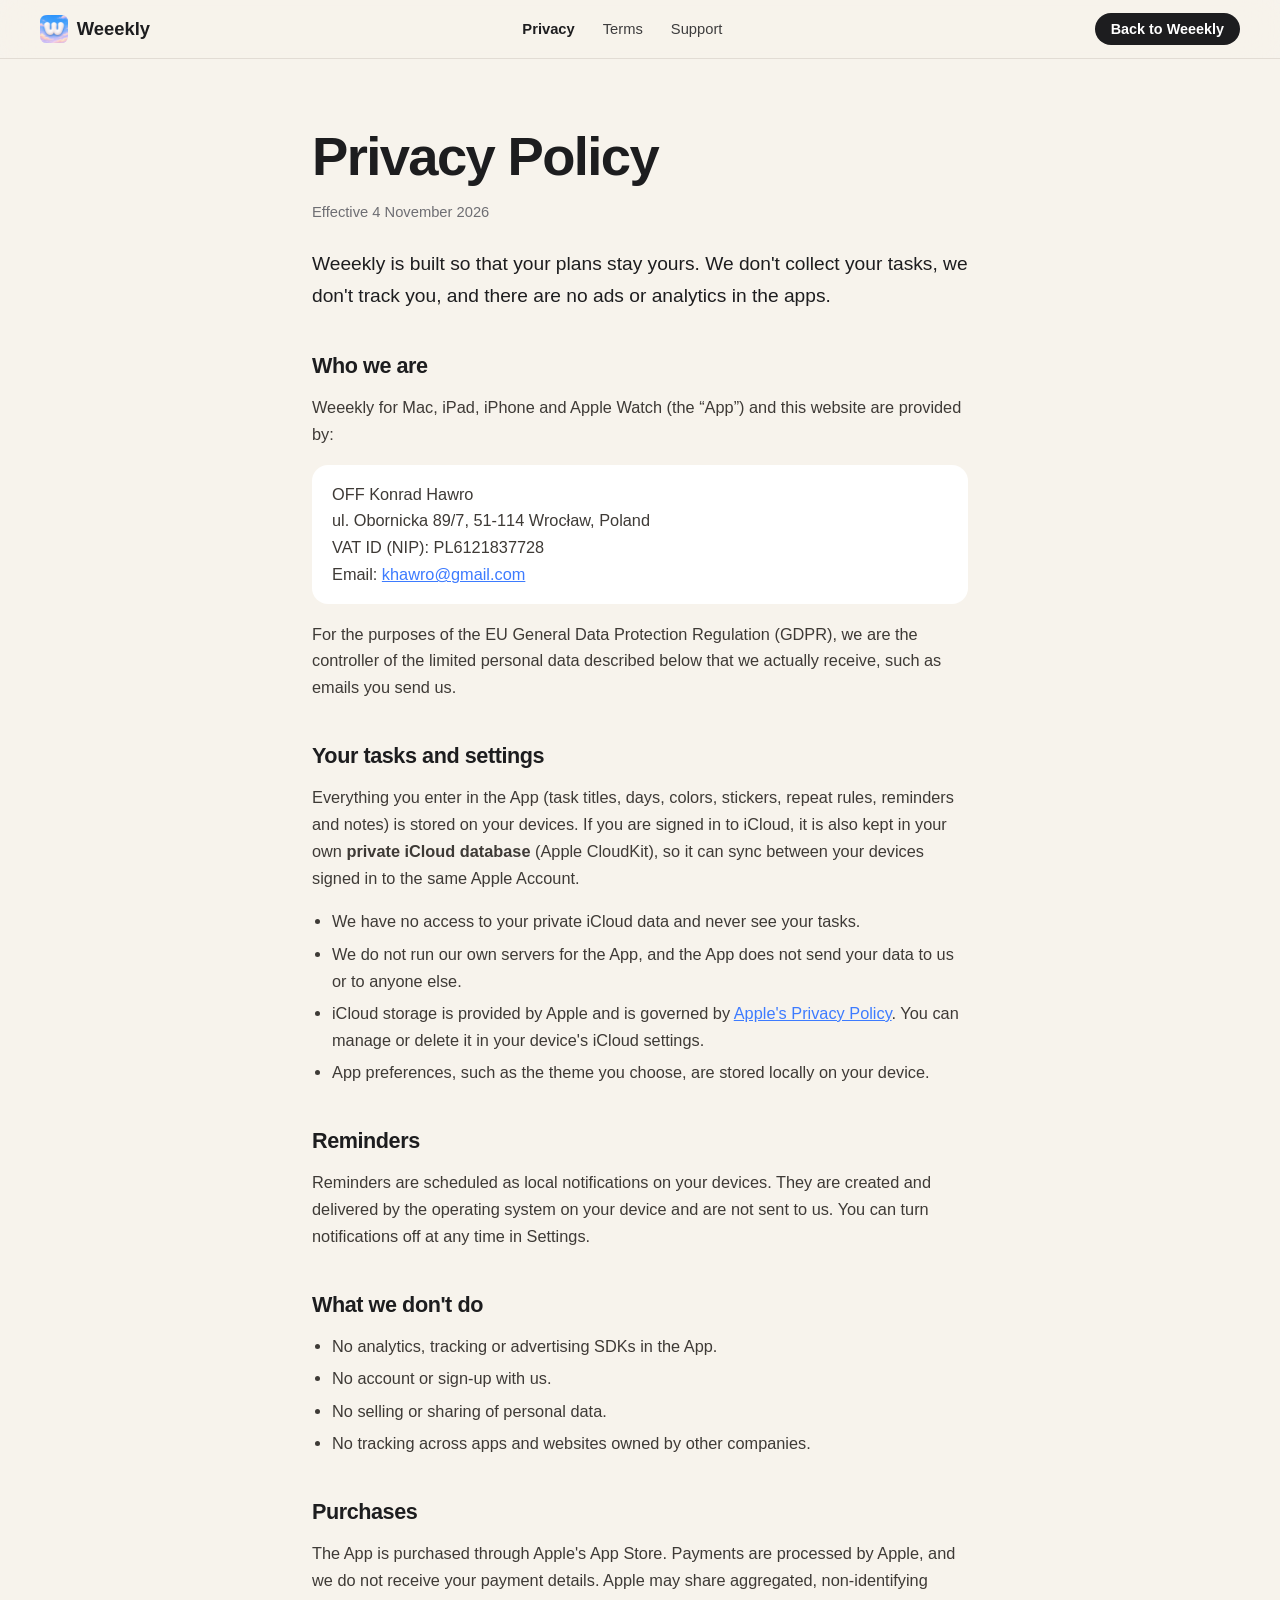
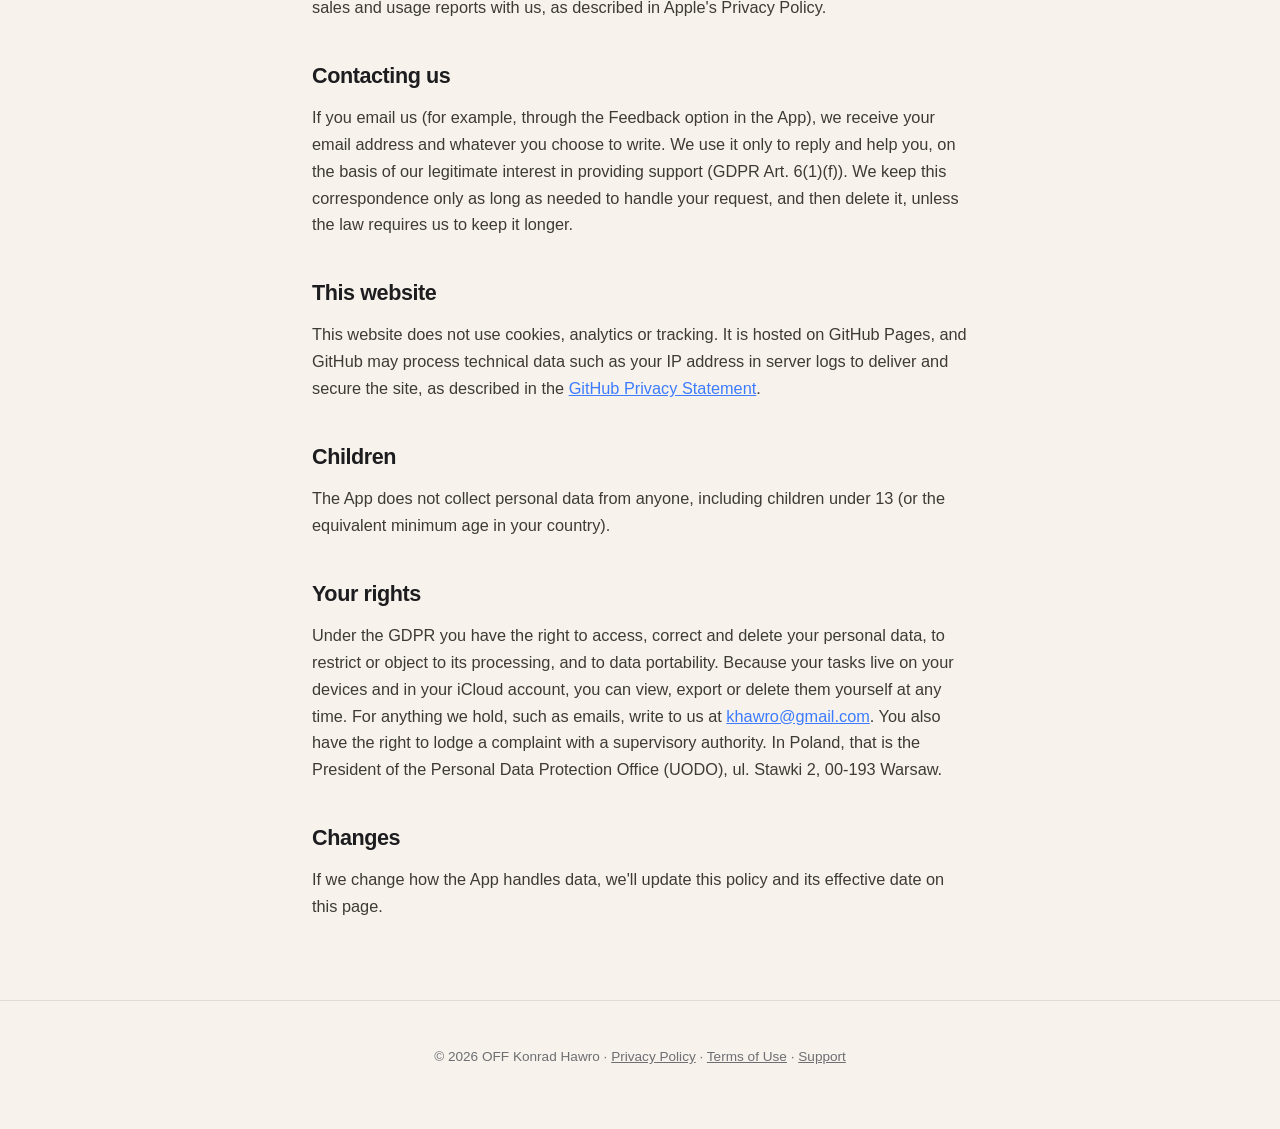
==== privacy.html @ 6056e8b1 "Privacy Policy, Terms of Use and Support pages, linked in the footer Co-Authored-By: Claude Opus 5.5" ====
<!doctype html>
<html lang="en">
<head>
    <meta charset="utf-8">
    <meta name="viewport" content="width=device-width, initial-scale=1">
    <title>Privacy Policy · Weeekly</title>
    <meta name="description" content="How Weeekly handles your data: your tasks stay on your devices and in your private iCloud.">
    <meta name="theme-color" content="#F7F3EC">
    <link rel="icon" type="image/png" href="assets/favicon.png">
    <link rel="apple-touch-icon" href="assets/apple-touch-icon.png">
    <link rel="stylesheet" href="styles.css">
</head>
<body class="legal-page">

<header class="nav is-scrolled">
    <a class="nav-brand" href="index.html" aria-label="Weeekly home">
        <img src="assets/icon.png" alt="" width="28" height="28">
        <span>Weeekly</span>
    </a>
    <nav class="nav-links" aria-label="Legal">
        <a href="privacy.html" aria-current="page">Privacy</a>
        <a href="terms.html">Terms</a>
        <a href="support.html">Support</a>
    </nav>
    <a class="btn btn-small" href="index.html">Back to Weeekly</a>
</header>

<main class="legal">
    <h1>Privacy Policy</h1>
    <p class="legal-meta">Effective 4 November 2026</p>

    <p class="legal-lead">Weeekly is built so that your plans stay yours. We don't collect your tasks, we don't track you,
        and there are no ads or analytics in the apps.</p>

    <h2>Who we are</h2>
    <p>Weeekly for Mac, iPad, iPhone and Apple Watch (the “App”) and this website are provided by:</p>
    <p class="legal-address">
                OFF Konrad Hawro<br>
                ul. Obornicka 89/7, 51-114 Wrocław, Poland<br>
                VAT ID (NIP): PL6121837728<br>
                Email: <a href="mailto:khawro@gmail.com">khawro@gmail.com</a>
    </p>
    <p>For the purposes of the EU General Data Protection Regulation (GDPR), we are the controller of the limited
        personal data described below that we actually receive, such as emails you send us.</p>

    <h2>Your tasks and settings</h2>
    <p>Everything you enter in the App (task titles, days, colors, stickers, repeat rules, reminders and notes) is stored
        on your devices. If you are signed in to iCloud, it is also kept in your own <strong>private iCloud database</strong>
        (Apple CloudKit), so it can sync between your devices signed in to the same Apple Account.</p>
    <ul>
        <li>We have no access to your private iCloud data and never see your tasks.</li>
        <li>We do not run our own servers for the App, and the App does not send your data to us or to anyone else.</li>
        <li>iCloud storage is provided by Apple and is governed by
            <a href="https://www.apple.com/legal/privacy/" rel="noopener">Apple's Privacy Policy</a>.
            You can manage or delete it in your device's iCloud settings.</li>
        <li>App preferences, such as the theme you choose, are stored locally on your device.</li>
    </ul>

    <h2>Reminders</h2>
    <p>Reminders are scheduled as local notifications on your devices. They are created and delivered by the operating
        system on your device and are not sent to us. You can turn notifications off at any time in Settings.</p>

    <h2>What we don't do</h2>
    <ul>
        <li>No analytics, tracking or advertising SDKs in the App.</li>
        <li>No account or sign-up with us.</li>
        <li>No selling or sharing of personal data.</li>
        <li>No tracking across apps and websites owned by other companies.</li>
    </ul>

    <h2>Purchases</h2>
    <p>The App is purchased through Apple's App Store. Payments are processed by Apple, and we do not receive your payment
        details. Apple may share aggregated, non-identifying sales and usage reports with us, as described in Apple's
        Privacy Policy.</p>

    <h2>Contacting us</h2>
    <p>If you email us (for example, through the Feedback option in the App), we receive your email address and whatever
        you choose to write. We use it only to reply and help you, on the basis of our legitimate interest in providing
        support (GDPR Art. 6(1)(f)). We keep this correspondence only as long as needed to handle your request, and then
        delete it, unless the law requires us to keep it longer.</p>

    <h2>This website</h2>
    <p>This website does not use cookies, analytics or tracking. It is hosted on GitHub Pages, and GitHub may process
        technical data such as your IP address in server logs to deliver and secure the site, as described in the
        <a href="https://docs.github.com/en/site-policy/privacy-policies/github-general-privacy-statement" rel="noopener">GitHub Privacy Statement</a>.</p>

    <h2>Children</h2>
    <p>The App does not collect personal data from anyone, including children under 13 (or the equivalent minimum age in
        your country).</p>

    <h2>Your rights</h2>
    <p>Under the GDPR you have the right to access, correct and delete your personal data, to restrict or object to its
        processing, and to data portability. Because your tasks live on your devices and in your iCloud account, you can
        view, export or delete them yourself at any time. For anything we hold, such as emails, write to us at
        <a href="mailto:khawro@gmail.com">khawro@gmail.com</a>. You also have the right to lodge a complaint with a
        supervisory authority. In Poland, that is the President of the Personal Data Protection Office (UODO), ul. Stawki 2,
        00-193 Warsaw.</p>

    <h2>Changes</h2>
    <p>If we change how the App handles data, we'll update this policy and its effective date on this page.</p>

</main>

<footer class="legal-footer">
    <p>© 2026 OFF Konrad Hawro · <a href="privacy.html">Privacy Policy</a> · <a href="terms.html">Terms of Use</a> · <a href="support.html">Support</a></p>
</footer>

</body>
</html>
---- styles.css ----
/* Weeekly landing page
   Colors come from the app's Theme.swift (dark #0A0A0A, warm paper #F7F3EC, accent #3D7BFF). */

:root {
    --accent: #3D7BFF;
    --accent-dark: #2C63E0;
    --ink: #1D1D1F;
    --ink-2: #6E6E73;
    --paper: #F7F3EC;
    --paper-2: #EBE5DA;
    --card: #FFFFFF;
    --night: #0A0A0A;
    --radius: 28px;
    --shadow: 0 30px 80px -20px rgba(20, 30, 60, .35);
    --font: -apple-system, BlinkMacSystemFont, "SF Pro Display", "Inter", "Helvetica Neue", Arial, sans-serif;
    --font-round: ui-rounded, "SF Pro Rounded", -apple-system, BlinkMacSystemFont, "Nunito", sans-serif;
}

* { box-sizing: border-box; }
html { scroll-behavior: smooth; -webkit-text-size-adjust: 100%; }
body {
    margin: 0;
    font-family: var(--font);
    color: var(--ink);
    background: var(--paper);
    line-height: 1.5;
    -webkit-font-smoothing: antialiased;
}
img { display: block; max-width: 100%; height: auto; }
a { color: inherit; }
h1, h2, h3 { margin: 0; letter-spacing: -0.02em; }
h2 { font-family: var(--font-round); font-size: clamp(2.2rem, 5vw, 4rem); line-height: 1.05; font-weight: 700; }
h3 { font-size: 1.3rem; font-weight: 650; margin-bottom: .4rem; }
.muted { color: var(--ink-2); }
.eyebrow {
    margin: 0 0 .75rem;
    font-size: clamp(1.05rem, 1.5vw, 1.25rem);
    font-weight: 600;
    color: var(--ink-2);
}
.lead { font-size: clamp(1.1rem, 1.6vw, 1.3rem); color: var(--ink-2); max-width: 40rem; margin: 1.25rem auto 0; }

/* Buttons */
.btn {
    display: inline-flex;
    align-items: center;
    justify-content: center;
    gap: .5rem;
    padding: .95rem 1.6rem;
    border: 0;
    border-radius: 999px;
    font: 600 1.05rem/1 var(--font);
    text-decoration: none;
    cursor: pointer;
    transition: transform .2s ease, background-color .2s ease, box-shadow .2s ease;
}
.btn:active { transform: scale(.97); }
.btn-primary { background: var(--accent); color: #fff; box-shadow: 0 10px 30px -8px rgba(61, 123, 255, .6); }
.btn-primary:hover { background: var(--accent-dark); }
.btn-glass {
    color: #fff;
    background: rgba(20, 50, 110, .22);
    backdrop-filter: blur(12px);
    -webkit-backdrop-filter: blur(12px);
}
.btn-glass:hover { background: rgba(20, 50, 110, .32); }
.btn-small { padding: .55rem 1rem; font-size: .9rem; background: var(--ink); color: #fff; }
.btn-block { width: 100%; }
.btn-apple { width: 1em; height: 1.18em; margin-top: -.18em; fill: currentColor; flex: 0 0 auto; }

/* Navigation: transparent over the sky, frosted once scrolled */
.nav {
    position: fixed;
    inset: 0 0 auto;
    z-index: 50;
    display: flex;
    align-items: center;
    justify-content: space-between;
    gap: 1rem;
    padding: .8rem clamp(1rem, 4vw, 2.5rem);
    color: #fff;
    transition: background-color .3s ease, color .3s ease, box-shadow .3s ease;
}
.nav.is-scrolled {
    color: var(--ink);
    background: rgba(247, 243, 236, .78);
    backdrop-filter: saturate(180%) blur(20px);
    -webkit-backdrop-filter: saturate(180%) blur(20px);
    box-shadow: 0 1px 0 rgba(74, 59, 40, .12);
}
.nav-brand { display: flex; align-items: center; gap: .55rem; font: 700 1.15rem var(--font-round); text-decoration: none; }
.nav-brand img { border-radius: 22.4%; }
.nav-links { display: flex; gap: 1.75rem; font-size: .92rem; }
.nav-links a { text-decoration: none; opacity: .85; }
.nav-links a:hover { opacity: 1; }
.nav:not(.is-scrolled) .btn-small { background: rgba(255, 255, 255, .92); color: var(--ink); }

/* Hero */
.hero {
    position: relative;
    min-height: max(760px, 100svh);
    display: flex;
    justify-content: center;
    overflow: hidden;
    color: #fff;
    text-align: center;
}
.hero-bg, .hero-bg img { position: absolute; inset: 0; width: 100%; height: 100%; }
.hero-bg img { object-fit: cover; object-position: 50% 8%; transform: scale(1.04); animation: drift 30s ease-in-out infinite alternate; }
@keyframes drift { to { transform: scale(1.1) translateY(-1.5%); } }
.hero::after {
    /* Soft fade into the page so the Mac window can overlap */
    content: "";
    position: absolute;
    inset: auto 0 0;
    height: 22%;
    background: linear-gradient(to bottom, rgba(247, 243, 236, 0), var(--paper));
}
.hero-content { position: relative; z-index: 1; padding: clamp(6.5rem, 15vh, 8.5rem) 1.5rem 0; max-width: 60rem; }
.hero-logo img {
    width: min(66vw, 400px);
    margin: 0 auto;
    filter: drop-shadow(0 18px 30px rgba(40, 70, 140, .35));
    animation: float 6s ease-in-out infinite;
}
@keyframes float { 50% { transform: translateY(-8px); } }
.hero-tagline {
    margin: 1.5rem 0 1.6rem;
    font: 600 clamp(1.25rem, 2.3vw, 1.7rem)/1.25 var(--font-round);
    text-shadow: 0 2px 20px rgba(30, 60, 120, .45);
}
.hero-actions { display: flex; flex-wrap: wrap; gap: .8rem; justify-content: center; }
.hero-platforms {
    display: inline-block;
    margin: 0 0 1.75rem;
    padding: .4rem .9rem;
    border-radius: 999px;
    font-size: .85rem;
    font-weight: 600;
    background: rgba(20, 50, 110, .22);
    backdrop-filter: blur(10px);
    -webkit-backdrop-filter: blur(10px);
}

/* Mac window. The frame is a size container, so the window chrome scales with it. */
.showcase { position: relative; z-index: 2; margin-top: clamp(-6rem, -6vw, -3rem); padding: 0 clamp(1rem, 4vw, 3rem); }
.window-frame {
    container-type: inline-size;
    max-width: 1180px;
    margin: 0 auto;
    /* Tilted back and slightly smaller at the top of the page; script.js sets --p (0…1)
       while the page scrolls, so the window straightens up and comes forward. */
    transform: perspective(1800px) rotateX(calc((1 - var(--p, 0)) * 18deg)) scale(calc(.9 + var(--p, 0) * .1));
    transform-origin: 50% 0;
    will-change: transform;
    animation: window-in 1s cubic-bezier(.2, .8, .2, 1) both .15s;
}
@keyframes window-in { from { opacity: 0; translate: 0 60px; } }

/* macOS desktop on the MacBook screen: meadow wallpaper, menu bar and the app window.
   Sized in units of the screen (.mb-screen is a size container). */
.desktop {
    position: absolute;
    inset: 0;
    padding: 7cqw 8cqw 0;
}
.desktop-wallpaper, .desktop-wallpaper img { position: absolute; inset: 0; width: 100%; height: 100%; }
.desktop-wallpaper img { object-fit: cover; object-position: 50% 55%; }
.menubar {
    position: absolute;
    inset: 0 0 auto;
    z-index: 1;
    display: flex;
    justify-content: space-between;
    align-items: center;
    height: 3.2cqw;
    padding: 0 2cqw;
    color: #fff;
    font-size: 1.45cqw;
    text-shadow: 0 0 .6cqw rgba(20, 50, 110, .45);
    background: linear-gradient(rgba(20, 50, 110, .18), rgba(20, 50, 110, .06));
    backdrop-filter: blur(1.2cqw);
    -webkit-backdrop-filter: blur(1.2cqw);
}
.menubar-left, .menubar-right { display: flex; align-items: center; gap: 2cqw; white-space: nowrap; }
.menubar b { font-weight: 700; }
.menubar svg { height: 1.6cqw; width: auto; fill: currentColor; }
.menubar-right svg:nth-child(2) { height: 1.3cqw; }
.apple-logo { height: 1.75cqw !important; }

.mac-window {
    position: relative;
    z-index: 1;
    border-radius: 1.4cqw;
    overflow: hidden;
    background: var(--paper);
    box-shadow: 0 3cqw 6cqw -1.5cqw rgba(10, 20, 50, .55), 0 0 0 1px rgba(0, 0, 0, .18);
    transition: background-color .4s ease;
}
.mac-titlebar { display: flex; gap: .7cqw; padding: 1.2cqw 1.4cqw .4cqw; }
.mac-titlebar span { width: 1.05cqw; height: 1.05cqw; border-radius: 50%; background: #FF5F57; box-shadow: inset 0 0 0 1px rgba(0, 0, 0, .12); }
.mac-titlebar span:nth-child(2) { background: #FEBC2E; }
.mac-titlebar span:nth-child(3) { background: #28C840; }
.shot { width: 100%; }
.window-frame .mac-window { box-shadow: 0 1.4cqw 3.5cqw -1.2cqw rgba(10, 20, 50, .28), 0 0 0 1px rgba(0, 0, 0, .1); }

/* App theme shown in every screenshot: Warm Light by default, Dark when switched */
.t-dark { display: none !important; }
[data-app-theme="dark"] .t-dark { display: block !important; }
[data-app-theme="dark"] .t-light { display: none !important; }
[data-app-theme="dark"] .mac-window { background: var(--night); }

.theme-switch {
    display: flex;
    width: max-content;
    margin: 1.75rem auto 0;
    padding: 4px;
    position: relative;
    z-index: 1;
    border-radius: 999px;
    background: var(--paper-2);
}
.theme-switch button {
    display: grid;
    place-items: center;
    width: 40px;
    height: 32px;
    padding: 0;
    border: 0;
    border-radius: 999px;
    background: transparent;
    font: 600 .9rem var(--font);
    color: #5E574D;
    cursor: pointer;
    transition: background-color .2s ease, color .2s ease;
}
.theme-switch button:not(.is-active):hover { color: var(--ink); }
.theme-switch svg { width: 18px; height: 18px; fill: none; stroke: currentColor; stroke-width: 2.4; stroke-linecap: round; stroke-linejoin: round; }
.theme-switch button[data-set-theme="dark"] svg { fill: currentColor; stroke: none; }
.theme-switch button.is-active { background: var(--ink); color: #fff; }

/* Sections */
section { scroll-margin-top: 4rem; }
.devices .section-head { padding-bottom: 1.25rem; }
.devices .theme-switch { margin: 0 auto 1rem; }
.statement, .section-head { text-align: center; padding: clamp(5rem, 12vw, 9rem) 1.5rem clamp(3rem, 6vw, 4.5rem); max-width: 62rem; margin: 0 auto; }

/* Features: one row per feature, lots of space, a single calm visual each */
.features { max-width: 1100px; margin: 0 auto; padding: 0 clamp(1.25rem, 4vw, 3rem) clamp(4rem, 8vw, 7rem); }
.feature {
    display: grid;
    grid-template-columns: 5fr 6fr;
    align-items: center;
    gap: clamp(2rem, 6vw, 6rem);
    padding: clamp(2rem, 4.5vw, 3.75rem) 0;
}
.feature-flip { grid-template-columns: 6fr 5fr; }
.feature-flip .feature-text { order: 2; }
.feature-text h3 {
    margin: 0 0 1.1rem;
    font-family: var(--font-round);
    font-size: clamp(2rem, 4vw, 3rem);
    line-height: 1.08;
    font-weight: 700;
    letter-spacing: -0.025em;
}
.feature-text p { margin: 0; max-width: 26rem; font-size: clamp(1.05rem, 1.4vw, 1.2rem); color: var(--ink-2); }
.feature-visual {
    display: flex;
    flex-direction: column;
    align-items: center;
    justify-content: center;
    gap: 1.75rem;
    position: relative;
    min-height: 420px;
    padding: 2.5rem;
    border-radius: 32px;
    overflow: hidden;
    text-align: left;
    /* A crop of the hero illustration */
    background: #8DB8E0 url("assets/meadow.webp") no-repeat;
    background-size: var(--bg-size, 240%) auto;
    background-position: var(--bg-x, 50%) var(--bg-y, 50%);
}
.feature-visual > * { position: relative; }
/* Which part of the illustration each panel shows */
.v-colors { --bg-size: 250%; --bg-x: 4%; --bg-y: 8%; }
.v-stickers { --bg-size: 280%; --bg-x: 62%; --bg-y: 4%; }
.v-repeat { --bg-size: 260%; --bg-x: 96%; --bg-y: 6%; }
.v-remind { --bg-size: 280%; --bg-x: 100%; --bg-y: 60%; }
.v-cloud { --bg-size: 260%; --bg-x: 80%; --bg-y: 2%; }

/* Frosted glass for everything that sits on the illustration */
.glass {
    background: rgba(255, 255, 255, .72);
    backdrop-filter: blur(18px) saturate(160%);
    -webkit-backdrop-filter: blur(18px) saturate(160%);
    box-shadow: 0 20px 40px -18px rgba(20, 40, 90, .45), inset 0 0 0 1px rgba(255, 255, 255, .6);
}

/* Feature icons in colored circles */
.badge {
    display: grid;
    place-items: center;
    width: 64px;
    height: 64px;
    border-radius: 50%;
    color: #fff;
    box-shadow: 0 0 0 5px rgba(255, 255, 255, .55);
}
.badge svg { width: 30px; height: 30px; fill: none; stroke: currentColor; stroke-width: 2.2; stroke-linecap: round; stroke-linejoin: round; }
.badge-repeat { background: #4CAF64; }
.badge-bell { background: #FF7A4D; }

/* Feature entrances: text slides in from its side, the visual rises and settles,
   then the visual's own parts arrive one after another. Triggered by .is-visible. */
.reveal-feature .feature-text,
.reveal-feature .feature-visual { opacity: 0; transition: opacity .8s ease, transform .9s cubic-bezier(.2, .8, .2, 1); }
.reveal-feature .feature-text { transform: translateX(-40px); }
.reveal-feature.feature-flip .feature-text { transform: translateX(40px); }
.reveal-feature .feature-visual { transform: translateY(40px) scale(.95); transition-delay: .12s; }
.reveal-feature.is-visible .feature-text,
.reveal-feature.is-visible .feature-visual { opacity: 1; transform: none; }

.reveal-feature .badge { transform: scale(0); transition: transform .6s cubic-bezier(.3, 1.6, .5, 1) .45s; }
.reveal-feature.is-visible .badge { transform: none; }

.reveal-feature .day-mock-row,
.reveal-feature .repeat-menu li { opacity: 0; transform: translateY(10px); transition: opacity .45s ease, transform .45s ease; }
.reveal-feature.is-visible .day-mock-row,
.reveal-feature.is-visible .repeat-menu li { opacity: 1; transform: none; }
.reveal-feature .day-mock-row:nth-child(2), .reveal-feature .repeat-menu li:nth-child(1) { transition-delay: .45s; }
.reveal-feature .day-mock-row:nth-child(3), .reveal-feature .repeat-menu li:nth-child(2) { transition-delay: .53s; }
.reveal-feature .day-mock-row:nth-child(4), .reveal-feature .repeat-menu li:nth-child(3) { transition-delay: .61s; }
.reveal-feature .day-mock-row:nth-child(5), .reveal-feature .repeat-menu li:nth-child(4) { transition-delay: .69s; }
.reveal-feature .day-mock-row:nth-child(6), .reveal-feature .repeat-menu li:nth-child(5) { transition-delay: .77s; }
.reveal-feature .repeat-menu li:nth-child(6) { transition-delay: .85s; }

.reveal-feature .stickers span { opacity: 0; }
.reveal-feature.is-visible .stickers span { animation: slap .7s cubic-bezier(.25, .8, .3, 1) both; animation-delay: var(--d); }
@keyframes slap {
    from { opacity: 0; transform: translate(-50%, -50%) rotate(calc(var(--r) - 6deg)) scale(1.12); }
    to { opacity: 1; transform: translate(-50%, -50%) rotate(var(--r)) scale(1); }
}

.reveal-feature .notification { opacity: 0; transform: translateY(-24px); transition: opacity .5s ease .55s, transform .7s cubic-bezier(.2, 1.3, .4, 1) .55s; }
.reveal-feature.is-visible .notification { opacity: 1; transform: none; }

.reveal-feature .cloud-glyph { opacity: 0; transform: translateY(20px); transition: opacity .6s ease .4s, transform .9s cubic-bezier(.2, .8, .2, 1) .4s; }
.reveal-feature.is-visible .cloud-glyph { opacity: 1; transform: none; animation: cloud-float 5s ease-in-out 1.4s infinite; }
@keyframes cloud-float { 50% { transform: translateY(-6px); } }

/* Task pills, like TaskLabel in the app */
.pill {
    display: inline-block;
    padding: .3rem .8rem;
    border-radius: 999px;
    background: var(--c);
    color: #111;
    font-weight: 550;
    font-size: .98rem;
    white-space: nowrap;
}

/* One day, drawn like a day column in the app */
.day-mock { width: min(100%, 380px); padding: 1.25rem 1.5rem .5rem; border-radius: 22px; font-size: 1.05rem; font-weight: 500; }
.day-mock-head {
    display: flex;
    justify-content: space-between;
    align-items: baseline;
    padding-bottom: .5rem;
    border-bottom: 2px solid var(--accent);
    font-size: 1.35rem;
    font-weight: 700;
    color: var(--accent);
}
.day-mock-head span:last-child { font-size: 1.05rem; font-weight: 500; color: var(--ink-2); }
.day-mock-row {
    display: flex;
    align-items: center;
    gap: .6rem;
    min-height: 3.1rem;
    border-bottom: 1px solid rgba(74, 59, 40, .12);
}
.day-mock-row .check { margin-left: auto; }
.check { flex: 0 0 auto; width: 1.15rem; height: 1.15rem; border-radius: 50%; border: 1.5px solid var(--ink); }

/* Repeat menu, like the task menu in the app */
.repeat-menu {
    width: min(100%, 250px);
    margin: 0;
    padding: .4rem;
    list-style: none;
    border-radius: 18px;
    font-size: 1rem;
    font-weight: 500;
}
.repeat-menu li { position: relative; padding: .55rem .8rem .55rem 2.1rem; border-radius: 10px; }
.repeat-menu li.is-checked { background: var(--accent); color: #fff; }
.repeat-menu li.is-checked::before { content: "✓"; position: absolute; left: .8rem; font-weight: 700; }

/* Reminder notification */
.notification-stack { display: flex; flex-direction: column; align-items: center; width: min(100%, 340px); }
.notification {
    position: relative;
    z-index: 1;
    display: flex;
    gap: .8rem;
    width: 100%;
    padding: .9rem 1.05rem;
    border-radius: 22px;
    text-align: left;
}
.notification img { flex: 0 0 auto; width: 40px; height: 40px; border-radius: 22.4%; }
.notification > div { flex: 1; }
.notification p { margin: 0; }
.notification-top { display: flex; justify-content: space-between; font-size: .82rem; color: var(--ink-2); }
.notification-top b { color: var(--ink); font-weight: 600; }
.notification-title { font-weight: 650; }
.notification-body { font-size: .92rem; color: var(--ink-2); }
.notification-back { width: 88%; height: 12px; border-radius: 0 0 16px 16px; background: rgba(255, 255, 255, .45); backdrop-filter: blur(12px); -webkit-backdrop-filter: blur(12px); }

/* Stickers: emoji drawn like die-cut stickers (white outline + soft shadow) */
.v-stickers { min-height: 420px !important; }
.stickers { position: absolute !important; inset: 0; }
.stickers span {
    position: absolute;
    left: var(--x);
    top: var(--y);
    font-size: var(--s);
    line-height: 1;
    transform: translate(-50%, -50%) rotate(var(--r));
    /* Smooth white outline from the SVG filter in index.html, then a soft shadow */
    filter: url(#sticker-outline) drop-shadow(0 8px 10px rgba(20, 40, 90, .22));
}

/* iCloud: the cloud above the four devices it keeps in sync */
.cloud-sync { display: flex; flex-direction: column; align-items: center; gap: 2rem; }
.cloud-glyph { width: min(100%, 200px); height: auto; filter: drop-shadow(0 16px 24px rgba(20, 50, 110, .35)); }
.cloud-devices { display: flex; gap: 1.6rem; }
.cloud-devices { padding: .8rem 1.3rem; border-radius: 999px; }
.cloud-devices svg { width: 36px; height: 36px; fill: none; stroke: var(--ink); stroke-width: 2; stroke-linecap: round; stroke-linejoin: round; }

/* Devices: a lineup sized in container units, so it scales as one picture */
.devices { padding-bottom: clamp(5rem, 10vw, 8rem); overflow: hidden; }
.lineup {
    container-type: inline-size;
    position: relative;
    width: min(1100px, 100% - 2rem);
    margin: 0 auto;
}
.lineup::before { content: ""; display: block; padding-top: 43%; }
.lu {
    position: absolute;
    margin: 0;
    transition: transform .5s cubic-bezier(.2, .8, .2, 1);
}
.lu.is-focused { transform: translateY(-1.8cqw); }

/* MacBook */
.lu-mac { left: 20cqw; bottom: 3cqw; width: 62cqw; z-index: 1; }
.mb-lid {
    width: 56cqw;
    margin: 0 auto;
    padding: 1cqw 1cqw 1.3cqw;
    border-radius: 2cqw 2cqw .4cqw .4cqw;
    background: #0B0B0C;
    box-shadow: inset 0 0 0 .18cqw #3A3A3E, 0 2cqw 4cqw -1cqw rgba(20, 30, 60, .35);
    position: relative;
}
.mb-lid::before {
    /* Notch with camera */
    content: "";
    position: absolute;
    top: 1cqw; left: 50%;
    width: 5cqw; height: .9cqw;
    transform: translateX(-50%);
    border-radius: 0 0 .5cqw .5cqw;
    background: #0B0B0C;
    z-index: 1;
}
.mb-screen {
    container-type: inline-size;
    position: relative;
    aspect-ratio: 16 / 10.4;
    overflow: hidden;
    border-radius: .8cqw .8cqw 0 0;
    background: #6FA3D8;
}
.mb-base {
    position: relative;
    height: 1.9cqw;
    border-radius: .3cqw .3cqw 1.6cqw 1.6cqw / .3cqw .3cqw 1.4cqw 1.4cqw;
    background: linear-gradient(#E3E4E8, #B9BBC2 60%, #8E9098);
    box-shadow: 0 1.6cqw 2.4cqw -1cqw rgba(20, 30, 60, .45);
}
.mb-base::before {
    /* Opening notch in the front edge */
    content: "";
    position: absolute;
    top: 0; left: 50%;
    width: 9cqw; height: .55cqw;
    transform: translateX(-50%);
    border-radius: 0 0 .7cqw .7cqw;
    background: linear-gradient(#A7A9B0, #C9CBD1);
}

/* iPad Pro */
.lu-ipad { left: 2cqw; bottom: 0; width: 27cqw; z-index: 2; }
.ipad-body {
    padding: 1cqw;
    border-radius: 2.4cqw;
    background: #111113;
    box-shadow: inset 0 0 0 .22cqw #4A4A4F, 0 3cqw 5cqw -1.5cqw rgba(20, 30, 60, .5);
}
.ipad-body img { width: 100%; border-radius: 1.5cqw; }

/* iPhone */
.lu-iphone { right: 13cqw; bottom: 0; width: 14cqw; z-index: 3; }
.iphone-body {
    padding: .55cqw;
    border-radius: 2.6cqw;
    background: linear-gradient(135deg, #5B5D63, #2A2B2F 40%, #47494E);
    box-shadow: inset 0 0 0 .12cqw rgba(255, 255, 255, .25), 0 3cqw 4cqw -1.5cqw rgba(20, 30, 60, .55);
}
.iphone-body img { width: 100%; border-radius: 2.1cqw; }

/* Apple Watch */
.lu-watch { right: 0; bottom: 3.5cqw; width: 11cqw; z-index: 3; }
.watch { position: relative; width: 11cqw; height: 13.2cqw; }
.watch-band {
    position: absolute;
    left: 1.4cqw; right: 1.6cqw;
    height: 5cqw;
    background: linear-gradient(90deg, #E9D9C6, #F6EBDD 50%, #E2D0BB);
}
.watch-band-top { bottom: 100%; margin-bottom: -1cqw; border-radius: 1cqw 1cqw 0 0;
    -webkit-mask: linear-gradient(transparent, #000 70%); mask: linear-gradient(transparent, #000 70%); }
.watch-band-bottom { top: 100%; margin-top: -1cqw; border-radius: 0 0 1cqw 1cqw;
    -webkit-mask: linear-gradient(#000 30%, transparent); mask: linear-gradient(#000 30%, transparent); }
.watch-crown {
    position: absolute;
    right: -.55cqw; top: 3.2cqw;
    width: .9cqw; height: 2.3cqw;
    border-radius: .4cqw;
    background: linear-gradient(90deg, #8D8F96, #D5D7DC, #8D8F96);
}
.watch-button {
    position: absolute;
    right: -.25cqw; top: 7cqw;
    width: .5cqw; height: 2.6cqw;
    border-radius: .3cqw;
    background: #9A9CA3;
}
.watch-case {
    position: relative;
    height: 100%;
    padding: .55cqw;
    border-radius: 3cqw;
    background: linear-gradient(145deg, #DADCE1, #9EA1A8 45%, #C8CACF);
    box-shadow: 0 2.5cqw 3cqw -1cqw rgba(20, 30, 60, .5);
}
.watch-screen {
    height: 100%;
    padding: 1.2cqw .9cqw;
    border-radius: 2.5cqw;
    background: #000;
    color: #EDEDED;
    font-size: .78cqw;
    line-height: 1.2;
    overflow: hidden;
}
.watch-head { display: flex; justify-content: space-between; margin: 0 .2cqw .5cqw; font-weight: 700; font-size: .9cqw; }
.watch-day { color: var(--accent); }
.watch-time { color: #8E8E93; font-weight: 500; }
.watch-task {
    display: flex;
    align-items: center;
    gap: .45cqw;
    padding: .45cqw .2cqw;
    border-bottom: .08cqw solid rgba(255, 255, 255, .12);
    font-weight: 500;
    white-space: nowrap;
}
.watch-task .pill { font-size: .72cqw; padding: .12cqw .45cqw; }
.watch-check { flex: 0 0 auto; width: .85cqw; height: .85cqw; border-radius: 50%; border: .1cqw solid #EDEDED; }
.watch-task.is-done { color: #6B6B6B; text-decoration: line-through; }
.watch-task.is-done .watch-check { background: #6B6B6B; border-color: #6B6B6B; }

/* One card per device, with an outline icon */
.device-cards {
    display: grid;
    grid-template-columns: repeat(4, 1fr);
    gap: 1.25rem;
    max-width: 1180px;
    margin: clamp(3rem, 6vw, 4.5rem) auto 0;
    padding: 0 clamp(1rem, 3vw, 2rem);
    list-style: none;
}
.device-card {
    padding: 1.75rem 1.5rem;
    border-radius: 32px;
    background: var(--card);
    text-align: center;
    transition: transform .3s ease;
}
.device-card:hover { transform: translateY(-4px); }
.device-icon {
    width: 56px; height: 56px;
    margin: 0 auto 1rem;
    fill: none;
    stroke: var(--ink);
    stroke-width: 2;
    stroke-linecap: round;
    stroke-linejoin: round;
}
.device-card p { margin: 0; color: var(--ink-2); font-size: .95rem; }
.device-card { display: flex; flex-direction: column; align-items: center; }

/* Store buttons, styled after Apple's black "Download on the App Store" badges */
.store-badge {
    display: inline-flex;
    align-items: center;
    gap: .5rem;
    margin-top: auto;
    padding: .45rem .95rem .45rem .8rem;
    border-radius: 10px;
    background: #000;
    color: #fff;
    text-decoration: none;
    line-height: 1.05;
    text-align: left;
    transition: transform .2s ease, background-color .2s ease;
}
.device-card p + .store-badge { margin-top: 1.4rem; }
.device-card p { flex: 1; }
.store-badge:hover { background: #222; }
.store-badge:active { transform: scale(.97); }
.store-badge svg { width: 1.25rem; height: 1.5rem; fill: currentColor; flex: 0 0 auto; }
.store-badge span { display: flex; flex-direction: column; font-size: 1.02rem; font-weight: 600; letter-spacing: -.01em; white-space: nowrap; }
.store-badge small { font-size: .66rem; font-weight: 500; letter-spacing: .01em; }

.sync-note {
    display: flex;
    align-items: center;
    justify-content: center;
    gap: .6rem;
    margin: 2.5rem auto 0;
    padding: 0 1.5rem;
    color: var(--ink-2);
    font-weight: 500;
    text-align: center;
    flex-wrap: wrap;
}
.sync-note svg { flex: 0 0 auto; width: 22px; height: 22px; fill: none; stroke: var(--accent); stroke-width: 2; stroke-linejoin: round; }

/* Pricing, over the meadow again */
.pricing {
    position: relative;
    display: grid;
    place-items: center;
    padding: clamp(5rem, 10vw, 8rem) 1.5rem;
    overflow: hidden;
}
.pricing-bg, .pricing-bg img { position: absolute; inset: 0; width: 100%; height: 100%; }
.pricing-bg img { object-fit: cover; object-position: 50% 40%; }
.pricing::before {
    content: "";
    position: absolute;
    inset: 0 0 auto;
    z-index: 1;
    height: 25%;
    background: linear-gradient(var(--paper), rgba(247, 243, 236, 0));
}
.price-card {
    position: relative;
    z-index: 2;
    width: min(100%, 420px);
    padding: 2.5rem 2.25rem 2rem;
    border-radius: 36px;
    text-align: center;
    background: rgba(255, 255, 255, .78);
    backdrop-filter: blur(24px) saturate(160%);
    -webkit-backdrop-filter: blur(24px) saturate(160%);
    box-shadow: var(--shadow), inset 0 0 0 1px rgba(255, 255, 255, .6);
}
.price-icon { width: 112px; height: 112px; margin: 0 auto 1.4rem; border-radius: 22.4%; box-shadow: 0 10px 24px -6px rgba(30, 60, 120, .35); }
.price-card .eyebrow { margin-bottom: .3rem; }
.price { margin: 0; font: 800 5.5rem/1 var(--font-round); letter-spacing: -.04em; }
.currency { font-size: .45em; vertical-align: .95em; margin-right: .05em; }
.price-note { margin: .6rem 0 1.6rem; color: var(--ink-2); }
.price-list { list-style: none; margin: 0 0 1.8rem; padding: 0; text-align: left; }
.price-list li { position: relative; padding: .55rem 0 .55rem 2rem; border-top: 1px solid rgba(74, 59, 40, .1); }
.price-list li::before {
    content: "";
    position: absolute;
    left: .2rem; top: .85rem;
    width: 1.1rem; height: 1.1rem;
    border-radius: 50%;
    background: var(--accent) url("data:image/svg+xml,%3Csvg xmlns='http://www.w3.org/2000/svg' viewBox='0 0 24 24' fill='none' stroke='white' stroke-width='3.5' stroke-linecap='round' stroke-linejoin='round'%3E%3Cpath d='M5 12l5 5L20 7'/%3E%3C/svg%3E") center / 65% no-repeat;
}
.price-fine { margin: 1rem 0 0; font-size: .82rem; color: var(--ink-2); }

/* FAQ */
.faq { max-width: 46rem; margin: 0 auto; padding: clamp(5rem, 10vw, 8rem) 1.5rem; }
.faq h2 { text-align: center; margin-bottom: 2.5rem; }
.faq details { border-bottom: 1px solid rgba(74, 59, 40, .15); }
.faq summary {
    display: flex;
    justify-content: space-between;
    align-items: center;
    padding: 1.3rem 0;
    font-size: 1.15rem;
    font-weight: 600;
    cursor: pointer;
    list-style: none;
}
.faq summary::-webkit-details-marker { display: none; }
.faq summary::after { content: "+"; font-size: 1.6rem; font-weight: 300; color: var(--ink-2); transition: transform .25s ease; }
.faq details[open] summary::after { transform: rotate(45deg); }
.faq details p { margin: 0 0 1.4rem; color: var(--ink-2); }

/* Footer */
/* Footer: the hero illustration again, a last call to action and links */
.footer {
    /* One screen tall, so scrolling to the end lands on the whole footer below the nav */
    position: relative;
    display: flex;
    flex-direction: column;
    min-height: max(600px, 100svh);
    overflow: hidden;
    color: #fff;
    text-shadow: 0 1px 12px rgba(30, 60, 120, .35);
}
.footer-sky, .footer-sky img { position: absolute; inset: 0; width: 100%; height: 100%; }
.footer-sky img { object-fit: cover; object-position: 50% 12%; }
.footer-sky::after {
    /* Fades in from the page, and keeps the links readable */
    content: "";
    position: absolute;
    inset: 0;
    background:
        linear-gradient(var(--paper), rgba(247, 243, 236, .93) 3%, rgba(247, 243, 236, .76) 7%, rgba(247, 243, 236, .53) 11%,
            rgba(247, 243, 236, .3) 15%, rgba(247, 243, 236, .13) 19%, rgba(247, 243, 236, .04) 23%, rgba(247, 243, 236, 0) 27%),
        linear-gradient(rgba(25, 60, 130, 0) 75%, rgba(20, 45, 25, .45)), linear-gradient(rgba(25, 60, 130, .15), rgba(25, 60, 130, .05));
}
.footer-inner {
    position: relative;
    z-index: 1;
    flex: 1;
    display: flex;
    flex-direction: column;
    width: 100%;
    max-width: 1180px;
    margin: 0 auto;
    padding: clamp(7.5rem, 17vh, 10rem) clamp(1.5rem, 4vw, 3rem) 0;
}
.footer-top { display: flex; flex-wrap: wrap; justify-content: space-between; gap: 3rem; }
.footer-tagline {
    margin: 0 0 1.75rem;
    font: 700 clamp(2.4rem, 5.5vw, 4.5rem)/1 var(--font-round);
    letter-spacing: -0.03em;
}
.btn-light { background: #fff; color: var(--ink); text-shadow: none; }
.btn-light:hover { background: #F2F2F2; }
.footer-cols { display: flex; gap: clamp(2rem, 6vw, 5rem); }
.footer-cols div { display: flex; flex-direction: column; gap: .55rem; }
.footer-cols a, .footer-cols span { font-size: 1rem; font-weight: 500; text-decoration: none; opacity: .92; }
.footer-cols a:hover { opacity: 1; text-decoration: underline; text-underline-offset: 3px; }
.footer-head { margin: 0 0 .4rem; font-size: .9rem; font-weight: 700; opacity: .75; }
.footer-fine {
    display: flex;
    flex-wrap: wrap;
    justify-content: space-between;
    align-items: baseline;
    gap: .75rem 2rem;
    margin: auto 0 0;
    padding: 3rem 0 2rem;
    font-size: .8rem;
}
.footer-fine p { margin: 0; max-width: 46rem; opacity: .85; }
.footer-legal { display: flex; gap: 1.25rem; }
.footer-legal a { font-weight: 600; text-decoration: none; }
.footer-legal a:hover { text-decoration: underline; text-underline-offset: 3px; }

/* Legal pages: Privacy Policy, Terms of Use, Support */
.legal-page { background: var(--paper); }
.legal { max-width: 44rem; margin: 0 auto; padding: 8rem 1.5rem 4rem; }
.legal h1 { font: 700 clamp(2.4rem, 5vw, 3.4rem)/1.05 var(--font-round); letter-spacing: -0.03em; margin-bottom: .5rem; }
.legal h2 { margin: 2.75rem 0 .75rem; font-size: 1.35rem; font-weight: 700; }
.legal h3 { margin: 1.75rem 0 .4rem; font-size: 1.08rem; }
.legal p, .legal li { color: #3E3A36; font-size: 1.02rem; line-height: 1.65; }
.legal ul { padding-left: 1.25rem; }
.legal li { margin: .35rem 0; }
.legal a { color: var(--accent); }
.legal .btn { color: #fff; margin-top: .5rem; }
.legal-meta { color: var(--ink-2) !important; font-size: .92rem !important; }
.legal-lead { font-size: 1.2rem !important; color: var(--ink) !important; margin: 1.5rem 0 1rem; }
.legal-address { padding: 1rem 1.25rem; border-radius: 16px; background: var(--card); }
.legal-footer { padding: 2rem 1.5rem 3rem; text-align: center; font-size: .85rem; color: var(--ink-2); border-top: 1px solid rgba(74, 59, 40, .12); }
.legal-footer a { color: inherit; }
.nav-links a[aria-current="page"] { opacity: 1; font-weight: 600; }

/* "Coming soon" toast for the buy button */
.toast {
    position: fixed;
    left: 50%;
    bottom: 2rem;
    z-index: 60;
    padding: .9rem 1.4rem;
    border-radius: 999px;
    background: rgba(29, 29, 31, .92);
    color: #fff;
    font-weight: 500;
    transform: translate(-50%, 150%);
    opacity: 0;
    transition: transform .4s cubic-bezier(.2, 1.2, .4, 1), opacity .3s ease;
    pointer-events: none;
}
.toast.is-visible { transform: translate(-50%, 0); opacity: 1; }

/* Scroll reveal */
.reveal { opacity: 0; transform: translateY(28px); transition: opacity .8s ease, transform .8s cubic-bezier(.2, .8, .2, 1); }
.reveal.is-visible { opacity: 1; transform: none; }
.no-js .reveal { opacity: 1; transform: none; }
.no-js .reveal-feature *:not(.stickers span) { opacity: 1 !important; transform: none !important; }
.no-js .reveal-feature .stickers span { opacity: 1; }

/* Responsive */
@media (max-width: 900px) {
    .feature, .feature-flip { grid-template-columns: 1fr; text-align: center; }
    .feature-flip .feature-text { order: 0; }
    .feature-text p { margin: 0 auto; }
    .device-cards { grid-template-columns: 1fr 1fr; }
}
@media (max-width: 640px) {
    .nav-links { display: none; }
    .feature-visual { min-height: 0; padding: 2.5rem 1.25rem; }
    .v-stickers { min-height: 340px !important; }
    .stickers span { font-size: calc(var(--s) * .7); }
    .device-card { padding: 1.4rem 1rem; }
    .device-icon { width: 44px; height: 44px; }
    .hero-bg img { object-position: 45% 80%; }
}

@media (prefers-reduced-motion: reduce) {
    *, *::before, *::after { animation: none !important; transition: none !important; }
    .window-frame { transform: none; }
    html { scroll-behavior: auto; }
    .reveal { opacity: 1; transform: none; }
    .reveal-feature *:not(.stickers span) { opacity: 1 !important; transform: none !important; }
    .reveal-feature .stickers span { opacity: 1 !important; }
}
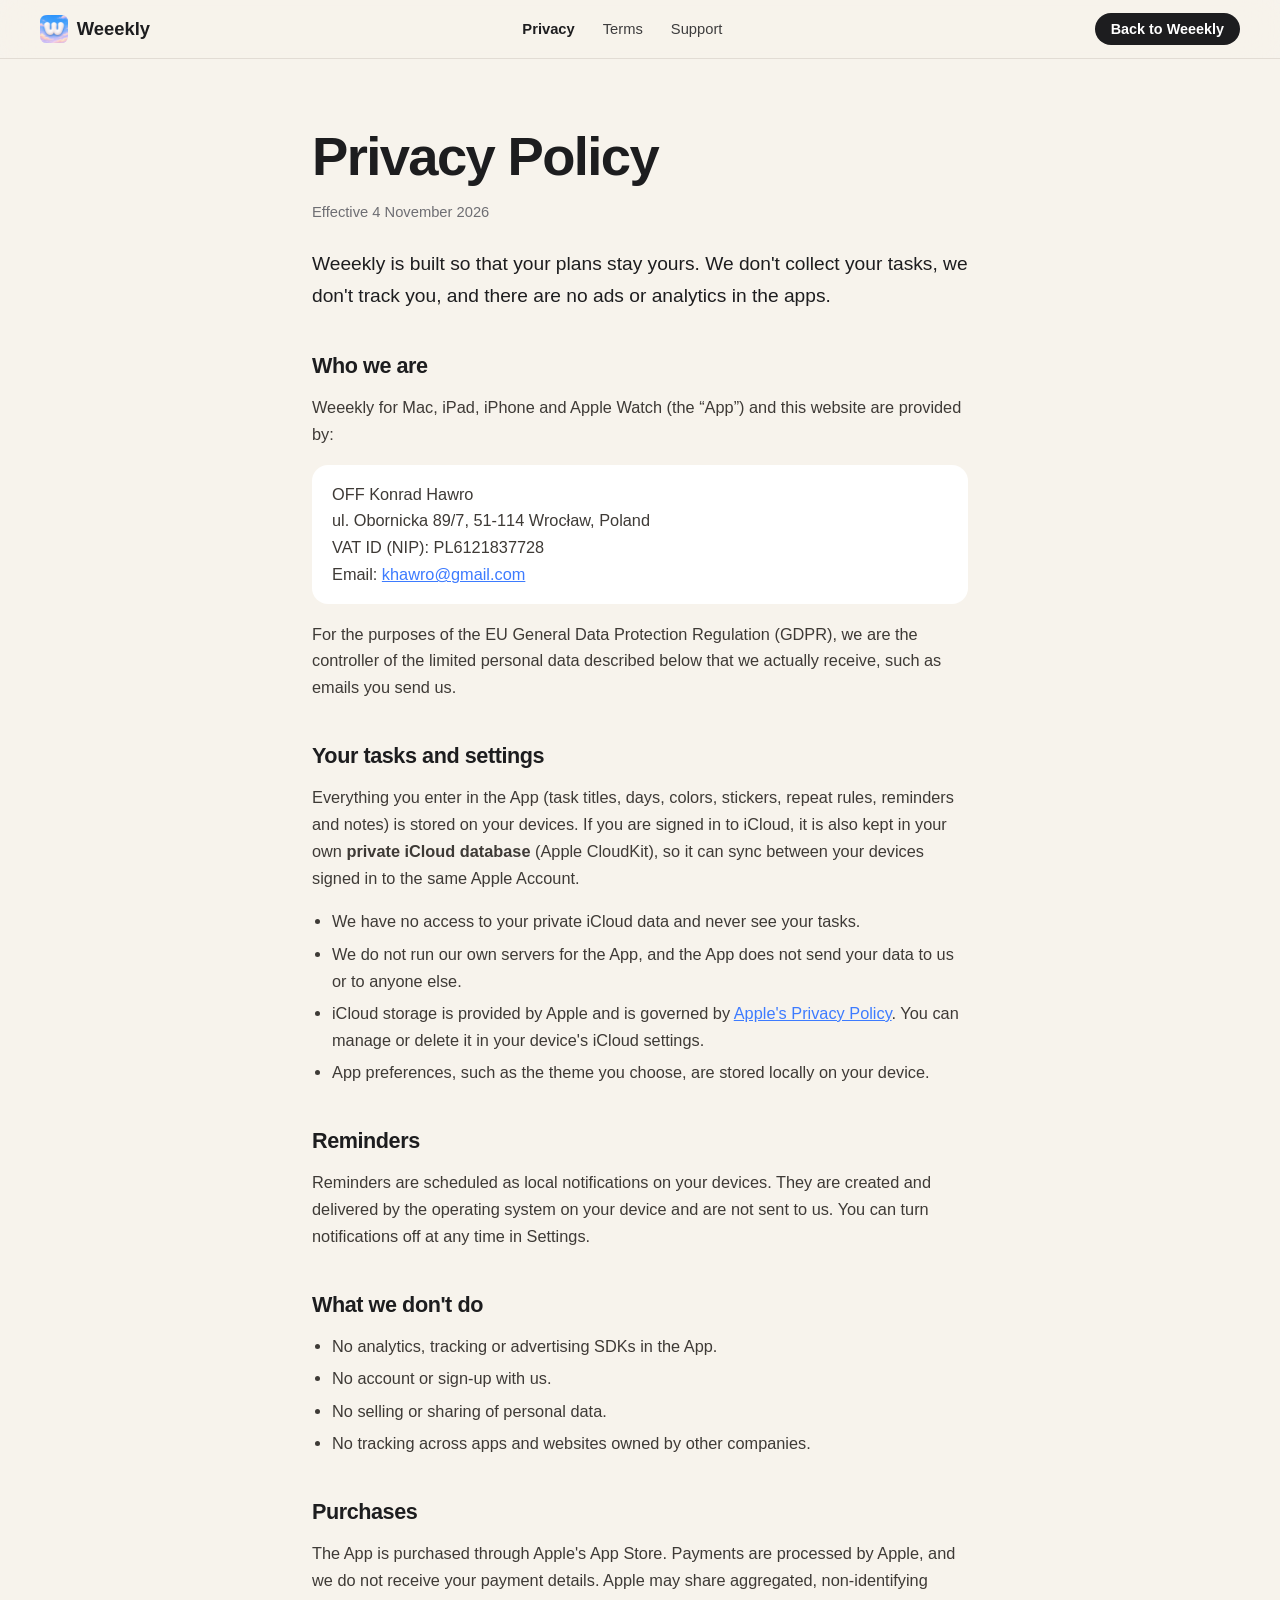
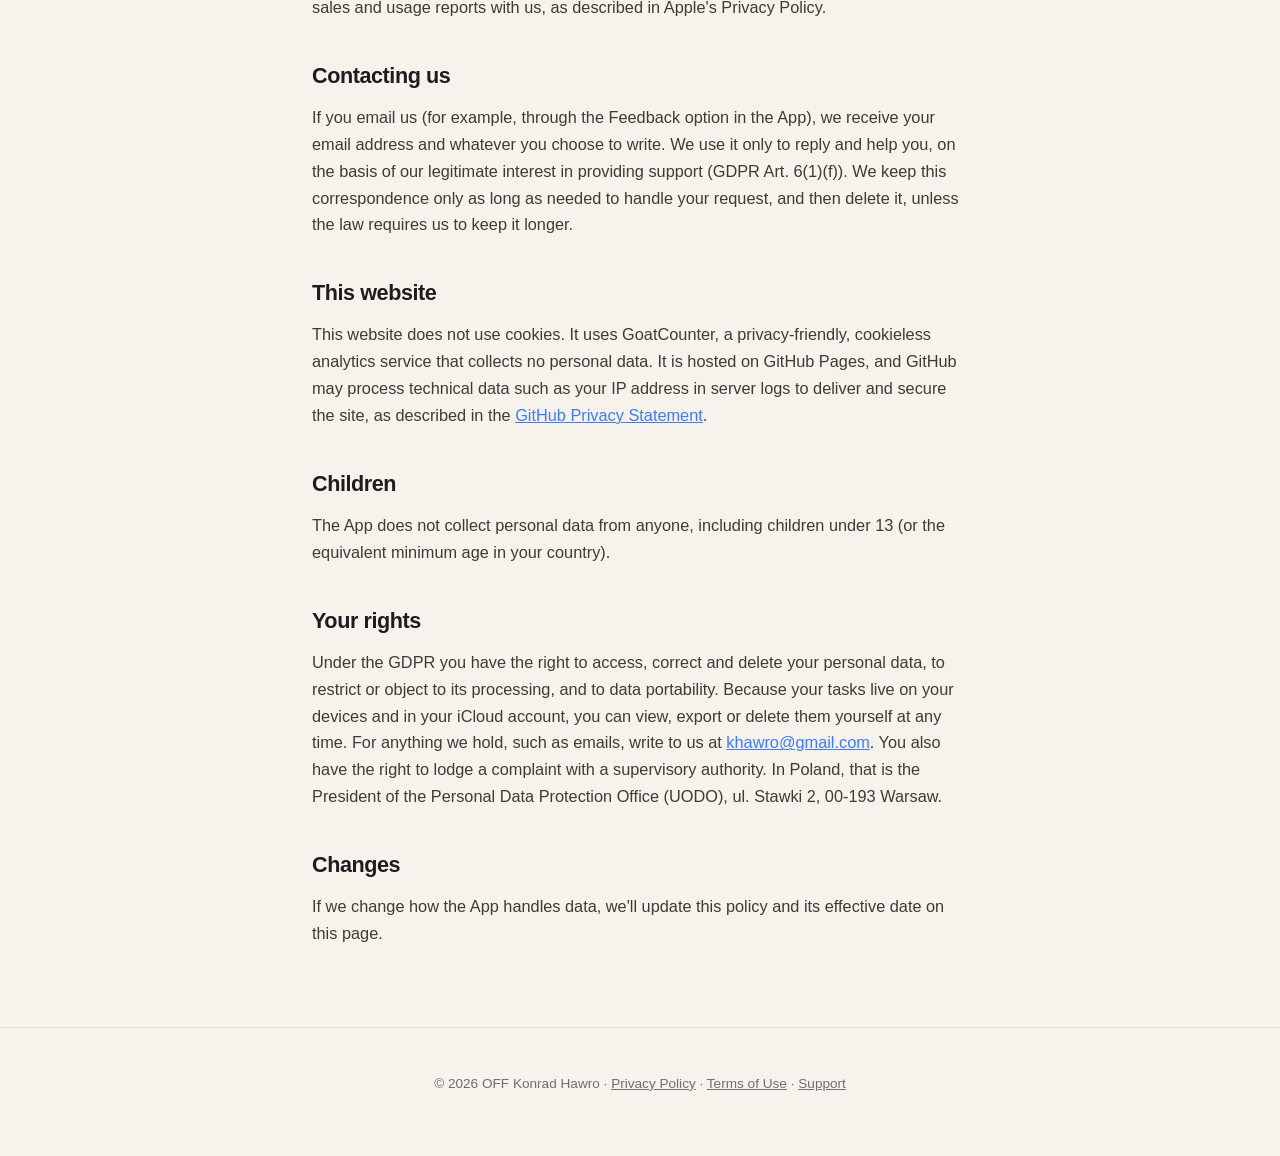
==== commit e8315268: "Add cookieless GoatCounter analytics to every page. Co-authored-by: khawro <khawro@users.noreply.git" ====
--- a/privacy.html
+++ b/privacy.html
@@ -5,6 +5,7 @@
     <meta name="viewport" content="width=device-width, initial-scale=1">
     <title>Privacy Policy · Weeekly</title>
     <meta name="description" content="How Weeekly handles your data: your tasks stay on your devices and in your private iCloud.">
+    <meta name="p:domain_verify" content="ef96481c39574c927e864ca11f1f6393">
     <meta name="theme-color" content="#F7F3EC">
     <link rel="icon" type="image/png" href="assets/favicon.png">
     <link rel="apple-touch-icon" href="assets/apple-touch-icon.png">
@@ -80,7 +81,7 @@
         delete it, unless the law requires us to keep it longer.</p>
 
     <h2>This website</h2>
-    <p>This website does not use cookies, analytics or tracking. It is hosted on GitHub Pages, and GitHub may process
+    <p>This website does not use cookies. It uses GoatCounter, a privacy-friendly, cookieless analytics service that collects no personal data. It is hosted on GitHub Pages, and GitHub may process
         technical data such as your IP address in server logs to deliver and secure the site, as described in the
         <a href="https://docs.github.com/en/site-policy/privacy-policies/github-general-privacy-statement" rel="noopener">GitHub Privacy Statement</a>.</p>
 
@@ -105,5 +106,6 @@
     <p>© 2026 OFF Konrad Hawro · <a href="privacy.html">Privacy Policy</a> · <a href="terms.html">Terms of Use</a> · <a href="support.html">Support</a></p>
 </footer>
 
+<script data-goatcounter="https://weeekly.goatcounter.com/count" async src="//gc.zgo.at/count.js"></script>
 </body>
 </html>
--- a/styles.css
+++ b/styles.css
@@ -55,7 +55,7 @@
     transition: transform .2s ease, background-color .2s ease, box-shadow .2s ease;
 }
 .btn:active { transform: scale(.97); }
-.btn-primary { background: var(--accent); color: #fff; box-shadow: 0 10px 30px -8px rgba(61, 123, 255, .6); }
+.btn-primary { background: var(--accent); color: #fff; }
 .btn-primary:hover { background: var(--accent-dark); }
 .btn-glass {
     color: #fff;
@@ -98,7 +98,7 @@
 /* Hero */
 .hero {
     position: relative;
-    min-height: max(760px, 100svh);
+    min-height: max(760px, 100svh, 50vw);
     display: flex;
     justify-content: center;
     overflow: hidden;
@@ -118,14 +118,14 @@
 }
 .hero-content { position: relative; z-index: 1; padding: clamp(6.5rem, 15vh, 8.5rem) 1.5rem 0; max-width: 60rem; }
 .hero-logo img {
-    width: min(66vw, 400px);
+    width: min(66vw, 520px);
     margin: 0 auto;
     filter: drop-shadow(0 18px 30px rgba(40, 70, 140, .35));
     animation: float 6s ease-in-out infinite;
 }
 @keyframes float { 50% { transform: translateY(-8px); } }
 .hero-tagline {
-    margin: 1.5rem 0 1.6rem;
+    margin: .35rem 0 1.6rem;
     font: 600 clamp(1.25rem, 2.3vw, 1.7rem)/1.25 var(--font-round);
     text-shadow: 0 2px 20px rgba(30, 60, 120, .45);
 }
@@ -193,22 +193,16 @@
     z-index: 1;
     border-radius: 1.4cqw;
     overflow: hidden;
-    background: var(--paper);
     box-shadow: 0 3cqw 6cqw -1.5cqw rgba(10, 20, 50, .55), 0 0 0 1px rgba(0, 0, 0, .18);
-    transition: background-color .4s ease;
-}
-.mac-titlebar { display: flex; gap: .7cqw; padding: 1.2cqw 1.4cqw .4cqw; }
-.mac-titlebar span { width: 1.05cqw; height: 1.05cqw; border-radius: 50%; background: #FF5F57; box-shadow: inset 0 0 0 1px rgba(0, 0, 0, .12); }
-.mac-titlebar span:nth-child(2) { background: #FEBC2E; }
-.mac-titlebar span:nth-child(3) { background: #28C840; }
-.shot { width: 100%; }
+}
+/* The screenshots are whole windows, title bar and traffic lights included */
+.shot { display: block; width: 100%; }
 .window-frame .mac-window { box-shadow: 0 1.4cqw 3.5cqw -1.2cqw rgba(10, 20, 50, .28), 0 0 0 1px rgba(0, 0, 0, .1); }
 
-/* App theme shown in every screenshot: Warm Light by default, Dark when switched */
-.t-dark { display: none !important; }
-[data-app-theme="dark"] .t-dark { display: block !important; }
-[data-app-theme="dark"] .t-light { display: none !important; }
-[data-app-theme="dark"] .mac-window { background: var(--night); }
+/* App theme shown in every screenshot: Warm Light by default (data-app-theme="light" on <html>), Meadow or Dark when switched */
+.t-light, .t-dark { display: none !important; }
+[data-app-theme="light"] .t-light, [data-app-theme="dark"] .t-dark { display: block !important; }
+[data-app-theme="light"] .t-meadow, [data-app-theme="dark"] .t-meadow { display: none !important; }
 
 .theme-switch {
     display: flex;
@@ -237,6 +231,7 @@
 .theme-switch button:not(.is-active):hover { color: var(--ink); }
 .theme-switch svg { width: 18px; height: 18px; fill: none; stroke: currentColor; stroke-width: 2.4; stroke-linecap: round; stroke-linejoin: round; }
 .theme-switch button[data-set-theme="dark"] svg { fill: currentColor; stroke: none; }
+.theme-switch button[data-set-theme="meadow"] svg { stroke-width: 2.2; }
 .theme-switch button.is-active { background: var(--ink); color: #fff; }
 
 /* Sections */
@@ -244,6 +239,66 @@
 .devices .section-head { padding-bottom: 1.25rem; }
 .devices .theme-switch { margin: 0 auto 1rem; }
 .statement, .section-head { text-align: center; padding: clamp(5rem, 12vw, 9rem) 1.5rem clamp(3rem, 6vw, 4.5rem); max-width: 62rem; margin: 0 auto; }
+.featured {
+    width: 100%;
+    max-width: 62rem;
+    margin: -1.25rem auto 0;
+    padding: 0 1.5rem clamp(2.5rem, 6vw, 3.5rem);
+    text-align: center;
+}
+.featured-label {
+    display: block;
+    margin: 0 0 .8rem;
+    font-size: .85rem;
+    font-weight: 600;
+    color: var(--ink-2);
+    text-align: center;
+}
+.featured-badges {
+    display: grid;
+    grid-template-columns: repeat(2, minmax(0, 1fr));
+    gap: .7rem .65rem;
+    width: min(100%, 20.75rem);
+    margin: 0 auto;
+    justify-items: center;
+    align-items: center;
+}
+.featured-badges a {
+    display: flex;
+    align-items: center;
+    justify-content: center;
+    width: 100%;
+    min-width: 0;
+    line-height: 0;
+    text-decoration: none;
+    background: #fff;
+    border-radius: 10px;
+}
+.featured-badges img {
+    display: block;
+    height: 40px;
+    width: auto;
+    max-width: 100%;
+    object-fit: contain;
+}
+@media (min-width: 840px) {
+    .featured-badges {
+        display: flex;
+        flex-wrap: wrap;
+        justify-content: center;
+        align-items: center;
+        width: auto;
+        max-width: 46rem;
+        gap: .65rem .75rem;
+    }
+    .featured-badges a {
+        width: auto;
+    }
+    .featured-badges img {
+        height: 44px;
+        max-width: none;
+    }
+}
 
 /* Features: one row per feature, lots of space, a single calm visual each */
 .features { max-width: 1100px; margin: 0 auto; padding: 0 clamp(1.25rem, 4vw, 3rem) clamp(4rem, 8vw, 7rem); }
@@ -477,7 +532,7 @@
     transform: translateX(-50%);
     border-radius: 0 0 .5cqw .5cqw;
     background: #0B0B0C;
-    z-index: 1;
+    z-index: 3;
 }
 .mb-screen {
     container-type: inline-size;
@@ -684,6 +739,10 @@
     -webkit-backdrop-filter: blur(24px) saturate(160%);
     box-shadow: var(--shadow), inset 0 0 0 1px rgba(255, 255, 255, .6);
 }
+/* The app icon pops in when the card scrolls into view; the card itself is always shown */
+.reveal-icon { opacity: 0; transform: scale(.6) rotate(-10deg); transition: opacity .5s ease, transform .8s cubic-bezier(.3, 1.5, .5, 1); }
+.reveal-icon.is-visible { opacity: 1; transform: none; }
+.no-js .reveal-icon { opacity: 1; transform: none; }
 .price-icon { width: 112px; height: 112px; margin: 0 auto 1.4rem; border-radius: 22.4%; box-shadow: 0 10px 24px -6px rgba(30, 60, 120, .35); }
 .price-card .eyebrow { margin-bottom: .3rem; }
 .price { margin: 0; font: 800 5.5rem/1 var(--font-round); letter-spacing: -.04em; }
@@ -782,6 +841,16 @@
 .footer-legal { display: flex; gap: 1.25rem; }
 .footer-legal a { font-weight: 600; text-decoration: none; }
 .footer-legal a:hover { text-decoration: underline; text-underline-offset: 3px; }
+.footer-email { display: none; }
+
+/* Phones: no link columns, everything centered; Email joins the legal links */
+@media (max-width: 640px) {
+    .footer-top { flex-direction: column; align-items: center; text-align: center; }
+    .footer-cols { display: none; }
+    .footer-fine { flex-direction: column; align-items: center; text-align: center; }
+    .footer-legal { flex-wrap: wrap; justify-content: center; gap: .5rem 1.25rem; }
+    .footer-email { display: inline; }
+}
 
 /* Legal pages: Privacy Policy, Terms of Use, Support */
 .legal-page { background: var(--paper); }
@@ -801,24 +870,6 @@
 .legal-footer a { color: inherit; }
 .nav-links a[aria-current="page"] { opacity: 1; font-weight: 600; }
 
-/* "Coming soon" toast for the buy button */
-.toast {
-    position: fixed;
-    left: 50%;
-    bottom: 2rem;
-    z-index: 60;
-    padding: .9rem 1.4rem;
-    border-radius: 999px;
-    background: rgba(29, 29, 31, .92);
-    color: #fff;
-    font-weight: 500;
-    transform: translate(-50%, 150%);
-    opacity: 0;
-    transition: transform .4s cubic-bezier(.2, 1.2, .4, 1), opacity .3s ease;
-    pointer-events: none;
-}
-.toast.is-visible { transform: translate(-50%, 0); opacity: 1; }
-
 /* Scroll reveal */
 .reveal { opacity: 0; transform: translateY(28px); transition: opacity .8s ease, transform .8s cubic-bezier(.2, .8, .2, 1); }
 .reveal.is-visible { opacity: 1; transform: none; }
@@ -838,7 +889,18 @@
     .feature-visual { min-height: 0; padding: 2.5rem 1.25rem; }
     .v-stickers { min-height: 340px !important; }
     .stickers span { font-size: calc(var(--s) * .7); }
-    .device-card { padding: 1.4rem 1rem; }
+    /* One card per row. Two columns plus the nowrap App Store badge
+       is wider than a phone, and the section clips whatever sticks out. */
+    .device-cards {
+        grid-template-columns: 1fr;
+        gap: .85rem;
+        padding-inline: 1.25rem;
+    }
+    .device-card {
+        width: 100%;
+        min-width: 0;
+        padding: 1.35rem 1.35rem 1.2rem;
+    }
     .device-icon { width: 44px; height: 44px; }
     .hero-bg img { object-position: 45% 80%; }
 }
@@ -848,6 +910,70 @@
     .window-frame { transform: none; }
     html { scroll-behavior: auto; }
     .reveal { opacity: 1; transform: none; }
+    .reveal-icon { opacity: 1; transform: none; }
     .reveal-feature *:not(.stickers span) { opacity: 1 !important; transform: none !important; }
     .reveal-feature .stickers span { opacity: 1 !important; }
 }
+
+/* Official App Store badges (Apple Marketing Tools) and Apple product images
+   (Apple Design Resources) instead of drawn devices. */
+
+/* Badges as supplied: never under 40px tall, with clear space of a quarter of the height around them. */
+.store-badge-official {
+    display: inline-block;
+    margin-top: 1.4rem;
+    padding: 10px;
+    margin-left: -10px;
+    line-height: 0;
+    border-radius: 12px;
+    transition: transform .15s ease;
+}
+.store-badge-official img { display: block; height: 44px; width: auto; }
+.store-badge-official:active { transform: scale(.97); }
+
+/* Device lineup: whole product images, so no drawn bodies, notches or screens. */
+.lu > img { display: block; width: 100%; height: auto; filter: drop-shadow(0 1.6cqw 2cqw rgba(10, 20, 50, .28)); }
+.lu-mac { left: 17cqw; bottom: 1.4cqw; width: 66cqw; }
+.lu-ipad { left: 0; bottom: 0; width: 29cqw; }
+.lu-iphone { right: 11.5cqw; bottom: 0; width: 15.5cqw; }
+.lu-watch { right: 0; bottom: 0; width: 13cqw; }
+
+/* Theme switch as an iOS segmented control: a gray track and a white thumb that slides to the selection. */
+.theme-switch {
+    --segment: 52px;
+    gap: 0;
+    padding: 2px;
+    border-radius: 999px;
+    background: rgba(118, 118, 128, .14);
+}
+.theme-switch::before {
+    content: "";
+    position: absolute;
+    top: 2px; bottom: 2px; left: 2px;
+    width: var(--segment);
+    border-radius: 999px;
+    background: #fff;
+    box-shadow: 0 3px 8px rgba(0, 0, 0, .12), 0 3px 1px rgba(0, 0, 0, .04), 0 0 0 .5px rgba(0, 0, 0, .04);
+    transition: transform .3s cubic-bezier(.3, .9, .3, 1);
+}
+.theme-switch:has(button:nth-child(2).is-active)::before { transform: translateX(var(--segment)); }
+.theme-switch:has(button:nth-child(3).is-active)::before { transform: translateX(calc(var(--segment) * 2)); }
+.theme-switch button {
+    position: relative;
+    z-index: 1;
+    display: flex;
+    align-items: center;
+    justify-content: center;
+    gap: 6px;
+    width: var(--segment);
+    height: 32px;
+    font: 500 .875rem var(--font);
+    letter-spacing: -.01em;
+    color: #3C3C43;
+}
+.theme-switch button.is-active { background: transparent; color: #1D1D1F; font-weight: 600; }
+.theme-switch button:not(.is-active):hover { color: #1D1D1F; }
+.theme-switch svg { width: 17px; height: 17px; stroke-width: 2.2; }
+
+/* Device cards: a small photo of each device instead of a line icon. */
+.device-photo { display: block; height: 72px; width: auto; margin: 0 auto 1rem; filter: drop-shadow(0 6px 10px rgba(10, 20, 50, .18)); }
